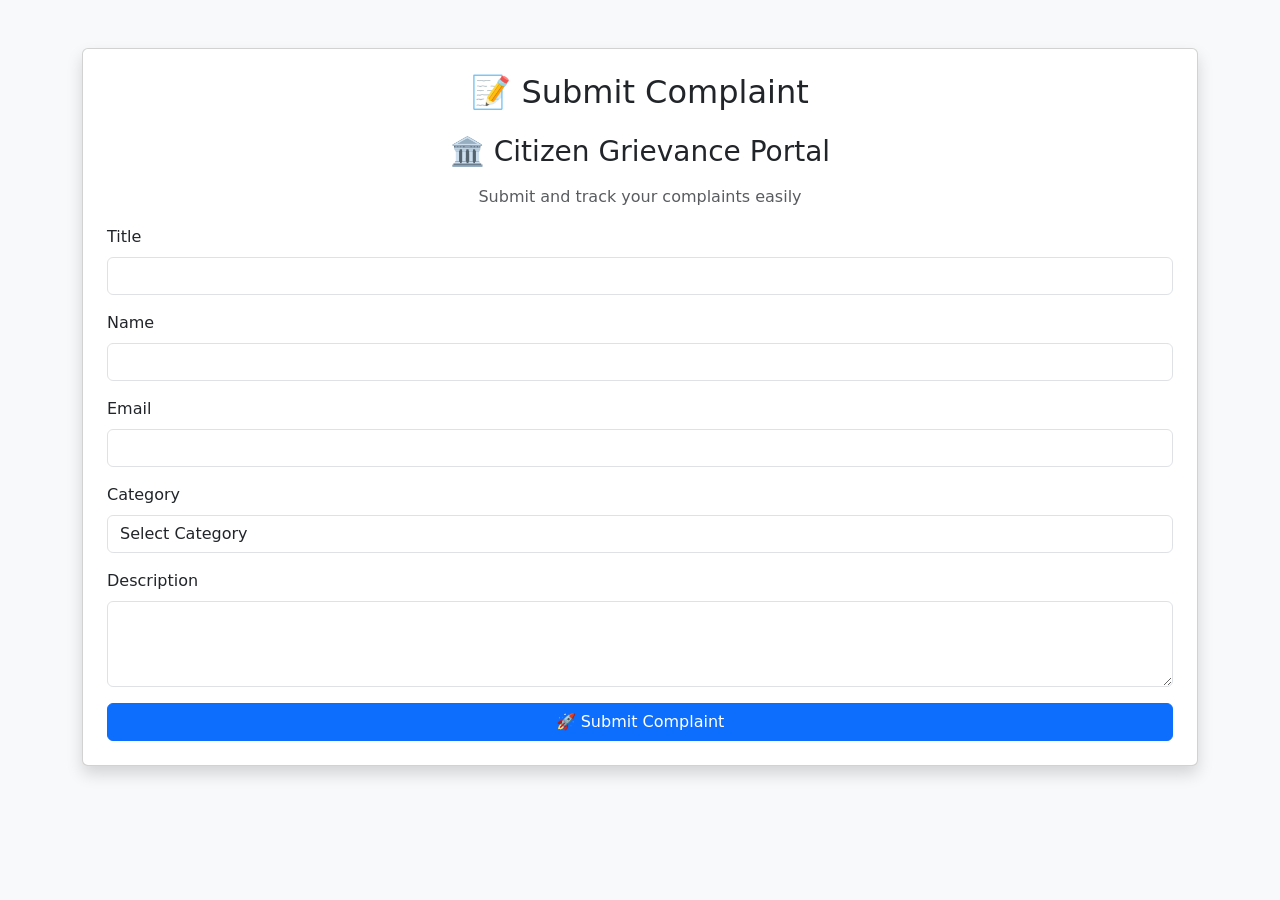
==== templates/index.html @ 60bcce88 "initial commit" ====
<!DOCTYPE html>
<html>
<head>
    <title>Citizen Grievance Portal</title>
    <link href="https://cdn.jsdelivr.net/npm/bootstrap@5.3.0/dist/css/bootstrap.min.css" rel="stylesheet">
</head>
<body class="bg-light">

<div class="container mt-5">
    <div class="card shadow p-4">
        <h2 class="text-center mb-4">📝 Submit Complaint</h2>

        <h3 class="text-center mb-3">🏛 Citizen Grievance Portal</h3>
        <p class="text-center text-muted">Submit and track your complaints easily</p>

        <form action="/submit" method="POST">
            <div class="mb-3">
                <label class="form-label">Title</label>
                <input type="text" name="title" class="form-control" required>
            </div>

            <div class="mb-3">
                <label class="form-label">Name</label>
                <input type="text" name="name" class="form-control" required>
            </div>

            <div class="mb-3">
                <label class="form-label">Email</label>
                <input type="email" name="email" class="form-control" required>
            </div>

            <div class="mb-3">
                <label class="form-label">Category</label>
                <select name="category" class="form-control" required>
                   <option value="">Select Category</option>
                   <option value="Water">Water</option>
                   <option value="Roads">Roads</option>
                   <option value="Sanitation">Sanitation</option>
                   <option value="Electricity">Electricity</option>
                   <option value="Others">Others</option>
                </select>
            </div>

            <div class="mb-3">
                <label class="form-label">Description</label>
                <textarea name="description" class="form-control" rows="3" required></textarea>
            </div>

            <button type="submit" class="btn btn-primary w-100">
                🚀 Submit Complaint
            </button>
        </form>
    </div>
</div>

</body>
</html>
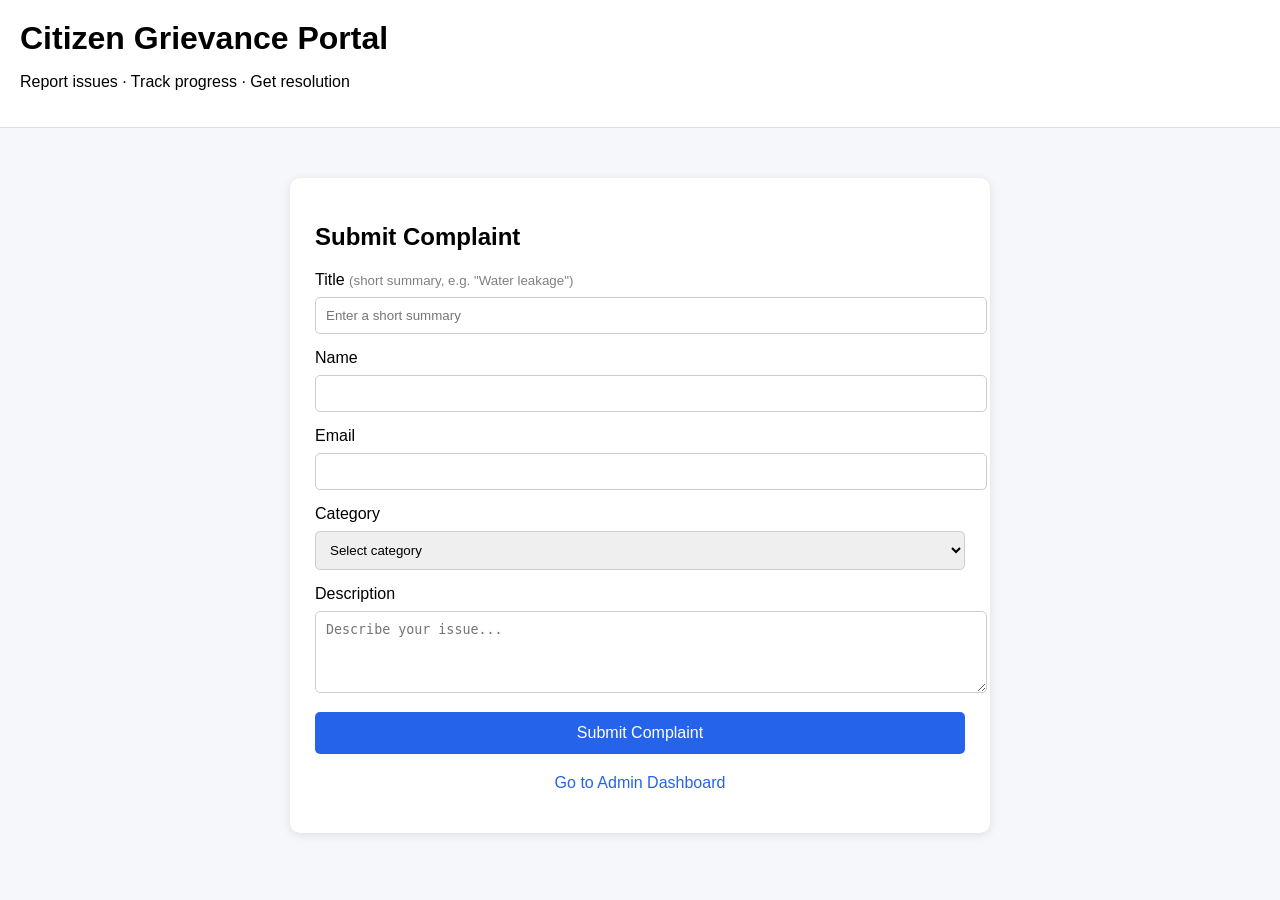
==== commit 7e683049: "ui change" ====
--- a/templates/index.html
+++ b/templates/index.html
@@ -2,54 +2,128 @@
 <html>
 <head>
     <title>Citizen Grievance Portal</title>
-    <link href="https://cdn.jsdelivr.net/npm/bootstrap@5.3.0/dist/css/bootstrap.min.css" rel="stylesheet">
+
+    <style>
+        body {
+            font-family: Arial, sans-serif;
+            background: #f5f7fa;
+            margin: 0;
+        }
+
+        header {
+            background: white;
+            padding: 20px;
+            border-bottom: 1px solid #ddd;
+        }
+
+        h1 {
+            margin: 0;
+        }
+
+        .container {
+            max-width: 700px;
+            margin: 30px auto;
+            padding: 20px;
+        }
+
+        .card {
+            background: white;
+            padding: 25px;
+            border-radius: 10px;
+            box-shadow: 0px 2px 10px rgba(0,0,0,0.1);
+        }
+
+        input, select, textarea {
+            width: 100%;
+            padding: 10px;
+            margin-top: 8px;
+            margin-bottom: 15px;
+            border: 1px solid #ccc;
+            border-radius: 5px;
+        }
+
+        button {
+            background: #2563eb;
+            color: white;
+            padding: 12px;
+            border: none;
+            width: 100%;
+            border-radius: 5px;
+            font-size: 16px;
+        }
+
+        button:hover {
+            background: #1e40af;
+        }
+
+        small {
+            color: gray;
+        }
+
+        .admin-link {
+            text-align: center;
+            margin-top: 20px;
+        }
+
+        .admin-link a {
+            text-decoration: none;
+            color: #2563eb;
+        }
+    </style>
 </head>
-<body class="bg-light">
 
-<div class="container mt-5">
-    <div class="card shadow p-4">
-        <h2 class="text-center mb-4">📝 Submit Complaint</h2>
+<body>
 
-        <h3 class="text-center mb-3">🏛 Citizen Grievance Portal</h3>
-        <p class="text-center text-muted">Submit and track your complaints easily</p>
+<header>
+    <h1>Citizen Grievance Portal</h1>
+    <p>Report issues · Track progress · Get resolution</p>
+</header>
+
+<div class="container">
+    <div class="card">
+
+        <h2>Submit Complaint</h2>
 
         <form action="/submit" method="POST">
-            <div class="mb-3">
-                <label class="form-label">Title</label>
-                <input type="text" name="title" class="form-control" required>
-            </div>
 
-            <div class="mb-3">
-                <label class="form-label">Name</label>
-                <input type="text" name="name" class="form-control" required>
-            </div>
+            <!-- Title -->
+            <label>
+                Title 
+                <small>(short summary, e.g. "Water leakage")</small>
+            </label>
+            <input type="text" name="title" placeholder="Enter a short summary" required>
 
-            <div class="mb-3">
-                <label class="form-label">Email</label>
-                <input type="email" name="email" class="form-control" required>
-            </div>
+            <!-- Name -->
+            <label>Name</label>
+            <input type="text" name="name" required>
 
-            <div class="mb-3">
-                <label class="form-label">Category</label>
-                <select name="category" class="form-control" required>
-                   <option value="">Select Category</option>
-                   <option value="Water">Water</option>
-                   <option value="Roads">Roads</option>
-                   <option value="Sanitation">Sanitation</option>
-                   <option value="Electricity">Electricity</option>
-                   <option value="Others">Others</option>
-                </select>
-            </div>
+            <!-- Email -->
+            <label>Email</label>
+            <input type="email" name="email" required>
 
-            <div class="mb-3">
-                <label class="form-label">Description</label>
-                <textarea name="description" class="form-control" rows="3" required></textarea>
-            </div>
+            <!-- Category -->
+            <label>Category</label>
+            <select name="category" required>
+                <option value="">Select category</option>
+                <option>Water</option>
+                <option>Electricity</option>
+                <option>Road</option>
+                <option>Sanitation</option>
+            </select>
 
-            <button type="submit" class="btn btn-primary w-100">
-                🚀 Submit Complaint
-            </button>
+            <!-- Description -->
+            <label>Description</label>
+            <textarea name="description" rows="4" placeholder="Describe your issue..." required></textarea>
+
+            <!-- Submit -->
+            <button type="submit">Submit Complaint</button>
+
         </form>
+
+        <div class="admin-link">
+            <p><a href="/admin">Go to Admin Dashboard</a></p>
+        </div>
+
     </div>
 </div>
 
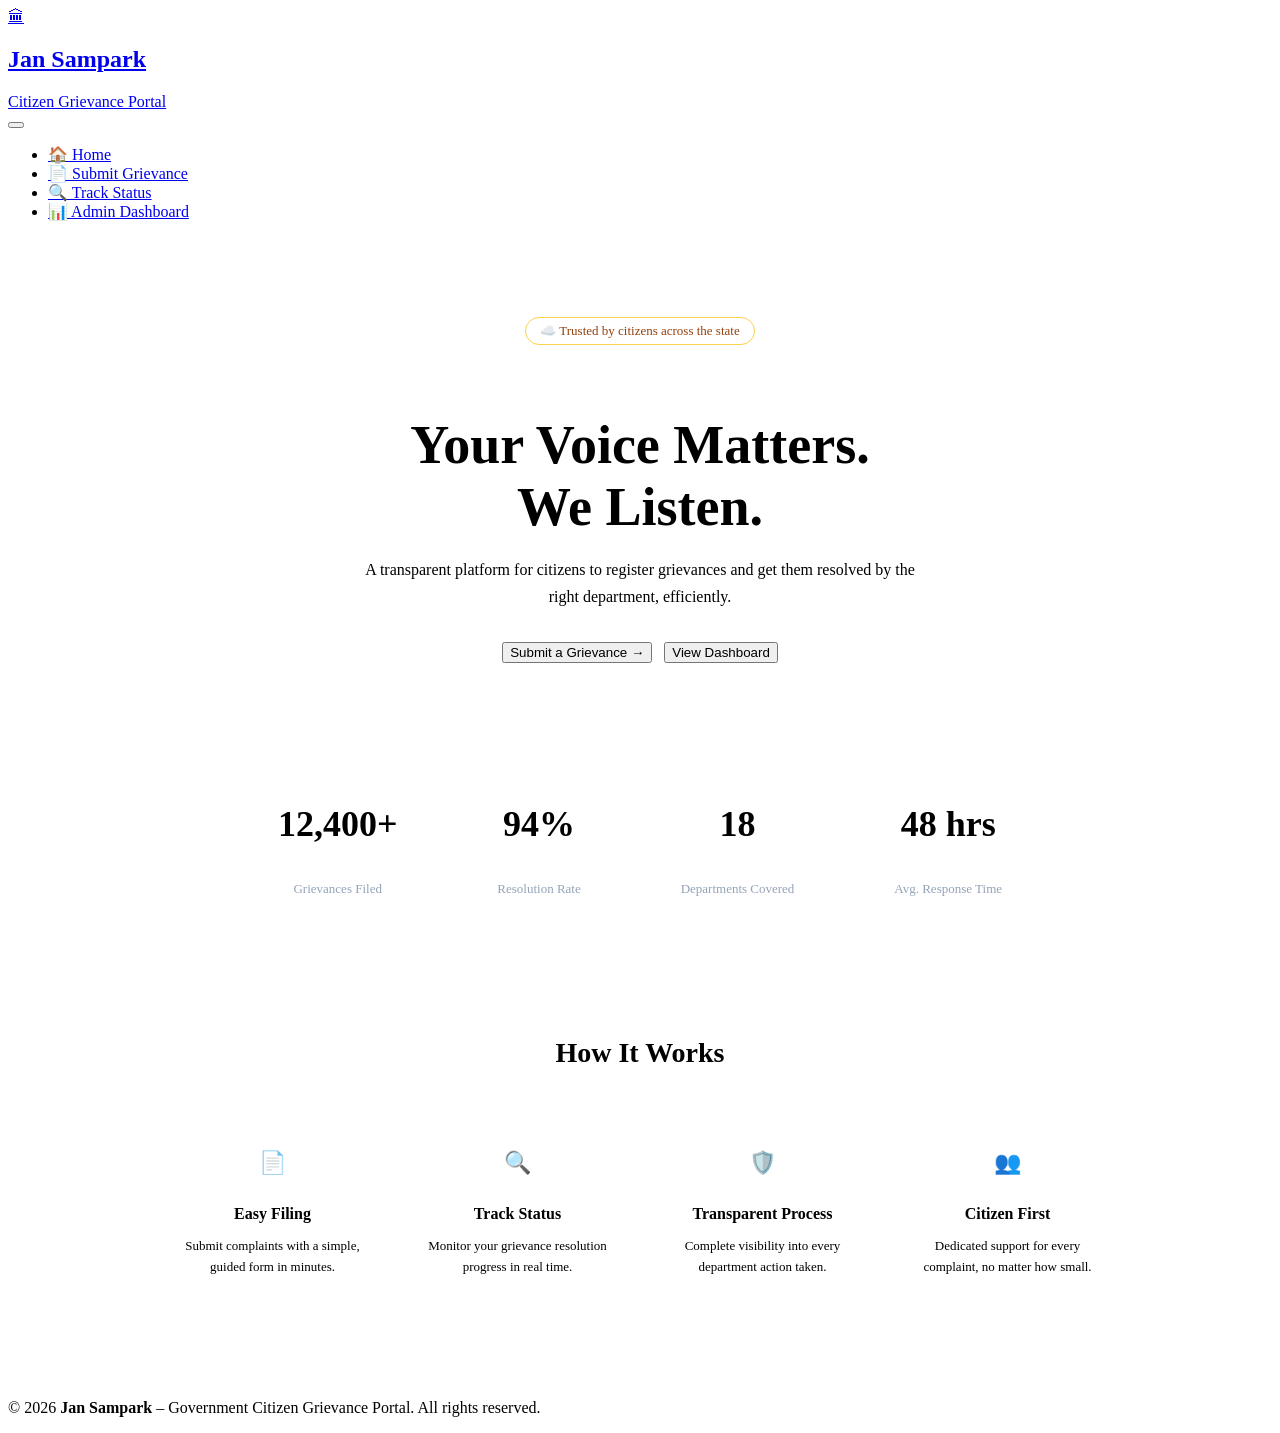
==== commit 248e8055: "full UI change and ML Features" ====
--- a/templates/index.html
+++ b/templates/index.html
@@ -1,131 +1,148 @@
 <!DOCTYPE html>
-<html>
+<html lang="en">
 <head>
-    <title>Citizen Grievance Portal</title>
+  <meta charset="UTF-8" />
+  <meta name="viewport" content="width=device-width, initial-scale=1.0" />
+  <title>Jan Sampark – Citizen Grievance Portal</title>
+  <link rel="stylesheet" href="{{ url_for('static', filename='style.css') }}">
+  <style>
+    .hero {
+      background: var(--cream);
+      padding: 80px 24px 64px;
+      text-align: center;
+      animation: fadeUp .7s ease both;
+    }
+    @keyframes fadeUp {
+      from { opacity: 0; transform: translateY(20px); }
+      to   { opacity: 1; transform: translateY(0); }
+    }
+    .hero-badge {
+      display: inline-flex;
+      align-items: center;
+      gap: 6px;
+      background: var(--gold-pale);
+      color: #92400e;
+      border: 1px solid #fcd34d;
+      border-radius: 20px;
+      padding: 5px 14px;
+      font-size: 13px;
+      font-weight: 500;
+      margin-bottom: 24px;
+    }
+    .hero h1 {
+      font-family: 'Playfair Display', serif;
+      font-size: clamp(32px, 5vw, 54px);
+      color: var(--navy);
+      line-height: 1.15;
+      margin-bottom: 18px;
+    }
+    .hero h1 .accent { color: var(--gold); }
+    .hero p {
+      max-width: 560px;
+      margin: 0 auto 32px;
+      color: var(--muted);
+      font-size: 16px;
+      line-height: 1.7;
+    }
+    .hero-actions { display: flex; gap: 12px; justify-content: center; flex-wrap: wrap; }
 
-    <style>
-        body {
-            font-family: Arial, sans-serif;
-            background: #f5f7fa;
-            margin: 0;
-        }
+    .stats-strip { background: var(--navy); padding: 40px 24px; }
+    .stats-inner {
+      max-width: 800px; margin: 0 auto;
+      display: flex; justify-content: space-around; flex-wrap: wrap; gap: 24px; text-align: center;
+    }
+    .stat-item h3 { font-family: 'Playfair Display', serif; font-size: 36px; color: var(--gold-light); }
+    .stat-item p  { font-size: 13px; color: #94a3b8; margin-top: 4px; }
 
-        header {
-            background: white;
-            padding: 20px;
-            border-bottom: 1px solid #ddd;
-        }
+    .section { padding: 64px 24px; }
+    .section-title { font-family: 'Playfair Display', serif; font-size: 28px; color: var(--navy); text-align: center; margin-bottom: 40px; }
 
-        h1 {
-            margin: 0;
-        }
-
-        .container {
-            max-width: 700px;
-            margin: 30px auto;
-            padding: 20px;
-        }
-
-        .card {
-            background: white;
-            padding: 25px;
-            border-radius: 10px;
-            box-shadow: 0px 2px 10px rgba(0,0,0,0.1);
-        }
-
-        input, select, textarea {
-            width: 100%;
-            padding: 10px;
-            margin-top: 8px;
-            margin-bottom: 15px;
-            border: 1px solid #ccc;
-            border-radius: 5px;
-        }
-
-        button {
-            background: #2563eb;
-            color: white;
-            padding: 12px;
-            border: none;
-            width: 100%;
-            border-radius: 5px;
-            font-size: 16px;
-        }
-
-        button:hover {
-            background: #1e40af;
-        }
-
-        small {
-            color: gray;
-        }
-
-        .admin-link {
-            text-align: center;
-            margin-top: 20px;
-        }
-
-        .admin-link a {
-            text-decoration: none;
-            color: #2563eb;
-        }
-    </style>
+    .features-grid {
+      max-width: 960px; margin: 0 auto;
+      display: grid; grid-template-columns: repeat(auto-fit, minmax(200px, 1fr)); gap: 20px;
+    }
+    .feature-card {
+      background: var(--white); border-radius: var(--radius); padding: 28px 20px;
+      text-align: center; box-shadow: var(--shadow-sm); border: 1.5px solid var(--border);
+      transition: box-shadow .25s, transform .25s; animation: fadeUp .6s ease both;
+    }
+    .feature-card:nth-child(1){animation-delay:.05s}
+    .feature-card:nth-child(2){animation-delay:.12s}
+    .feature-card:nth-child(3){animation-delay:.19s}
+    .feature-card:nth-child(4){animation-delay:.26s}
+    .feature-card:hover { box-shadow: var(--shadow-lg); transform: translateY(-4px); }
+    .feature-icon {
+      width: 52px; height: 52px; background: var(--gold-pale); border-radius: 50%;
+      display: flex; align-items: center; justify-content: center; margin: 0 auto 16px; font-size: 22px;
+    }
+    .feature-card h3 { font-family: 'Bree Serif', serif; font-size: 16px; color: var(--navy); margin-bottom: 8px; }
+    .feature-card p  { font-size: 13px; color: var(--muted); line-height: 1.6; }
+  </style>
 </head>
-
 <body>
 
-<header>
-    <h1>Citizen Grievance Portal</h1>
-    <p>Report issues · Track progress · Get resolution</p>
-</header>
+  <!-- NAVBAR -->
+  <nav class="site-nav">
+    <div class="nav-inner">
+      <a class="nav-brand" href="/">
+        <div class="nav-emblem">🏛</div>
+        <div class="nav-brand-text">
+          <h2>Jan Sampark</h2>
+          <span>Citizen Grievance Portal</span>
+        </div>
+      </a>
+      <button class="nav-toggle" id="navToggle" aria-label="Menu">
+        <span></span><span></span><span></span>
+      </button>
+      <ul class="nav-links" id="navLinks">
+        <li><a href="/" class="active">🏠 Home</a></li>
+        <li><a href="/submit_page">📄 Submit Grievance</a></li>
+        <li><a href="/track">🔍 Track Status</a></li>
+        <li><a href="/admin">📊 Admin Dashboard</a></li>
+      </ul>
+    </div>
+  </nav>
 
-<div class="container">
-    <div class="card">
+  <!-- HERO -->
+  <section class="hero">
+    <div class="hero-badge">☁️ Trusted by citizens across the state</div>
+    <h1>Your Voice Matters.<br><span class="accent">We Listen.</span></h1>
+    <p>A transparent platform for citizens to register grievances and get them resolved by the right department, efficiently.</p>
+    <div class="hero-actions">
+      <a href="/submit_page"><button class="btn-gold">Submit a Grievance &#8594;</button></a>
+      <a href="/admin"><button class="btn-outline">View Dashboard</button></a>
+    </div>
+  </section>
 
-        <h2>Submit Complaint</h2>
+  <!-- STATS -->
+  <div class="stats-strip">
+    <div class="stats-inner">
+      <div class="stat-item"><h3>12,400+</h3><p>Grievances Filed</p></div>
+      <div class="stat-item"><h3>94%</h3><p>Resolution Rate</p></div>
+      <div class="stat-item"><h3>18</h3><p>Departments Covered</p></div>
+      <div class="stat-item"><h3>48 hrs</h3><p>Avg. Response Time</p></div>
+    </div>
+  </div>
 
-        <form action="/submit" method="POST">
+  <!-- HOW IT WORKS -->
+  <section class="section" style="background:var(--cream)">
+    <h2 class="section-title">How It Works</h2>
+    <div class="features-grid">
+      <div class="feature-card"><div class="feature-icon">📄</div><h3>Easy Filing</h3><p>Submit complaints with a simple, guided form in minutes.</p></div>
+      <div class="feature-card"><div class="feature-icon">🔍</div><h3>Track Status</h3><p>Monitor your grievance resolution progress in real time.</p></div>
+      <div class="feature-card"><div class="feature-icon">🛡️</div><h3>Transparent Process</h3><p>Complete visibility into every department action taken.</p></div>
+      <div class="feature-card"><div class="feature-icon">👥</div><h3>Citizen First</h3><p>Dedicated support for every complaint, no matter how small.</p></div>
+    </div>
+  </section>
 
-            <!-- Title -->
-            <label>
-                Title 
-                <small>(short summary, e.g. "Water leakage")</small>
-            </label>
-            <input type="text" name="title" placeholder="Enter a short summary" required>
+  <footer>
+    <p>© 2026 <strong>Jan Sampark</strong> – Government Citizen Grievance Portal. All rights reserved.</p>
+  </footer>
 
-            <!-- Name -->
-            <label>Name</label>
-            <input type="text" name="name" required>
-
-            <!-- Email -->
-            <label>Email</label>
-            <input type="email" name="email" required>
-
-            <!-- Category -->
-            <label>Category</label>
-            <select name="category" required>
-                <option value="">Select category</option>
-                <option>Water</option>
-                <option>Electricity</option>
-                <option>Road</option>
-                <option>Sanitation</option>
-            </select>
-
-            <!-- Description -->
-            <label>Description</label>
-            <textarea name="description" rows="4" placeholder="Describe your issue..." required></textarea>
-
-            <!-- Submit -->
-            <button type="submit">Submit Complaint</button>
-
-        </form>
-
-        <div class="admin-link">
-            <p><a href="/admin">Go to Admin Dashboard</a></p>
-        </div>
-
-    </div>
-</div>
-
+  <script>
+    const toggle = document.getElementById('navToggle');
+    const links  = document.getElementById('navLinks');
+    toggle.addEventListener('click', () => links.classList.toggle('open'));
+  </script>
 </body>
-</html>+</html>
